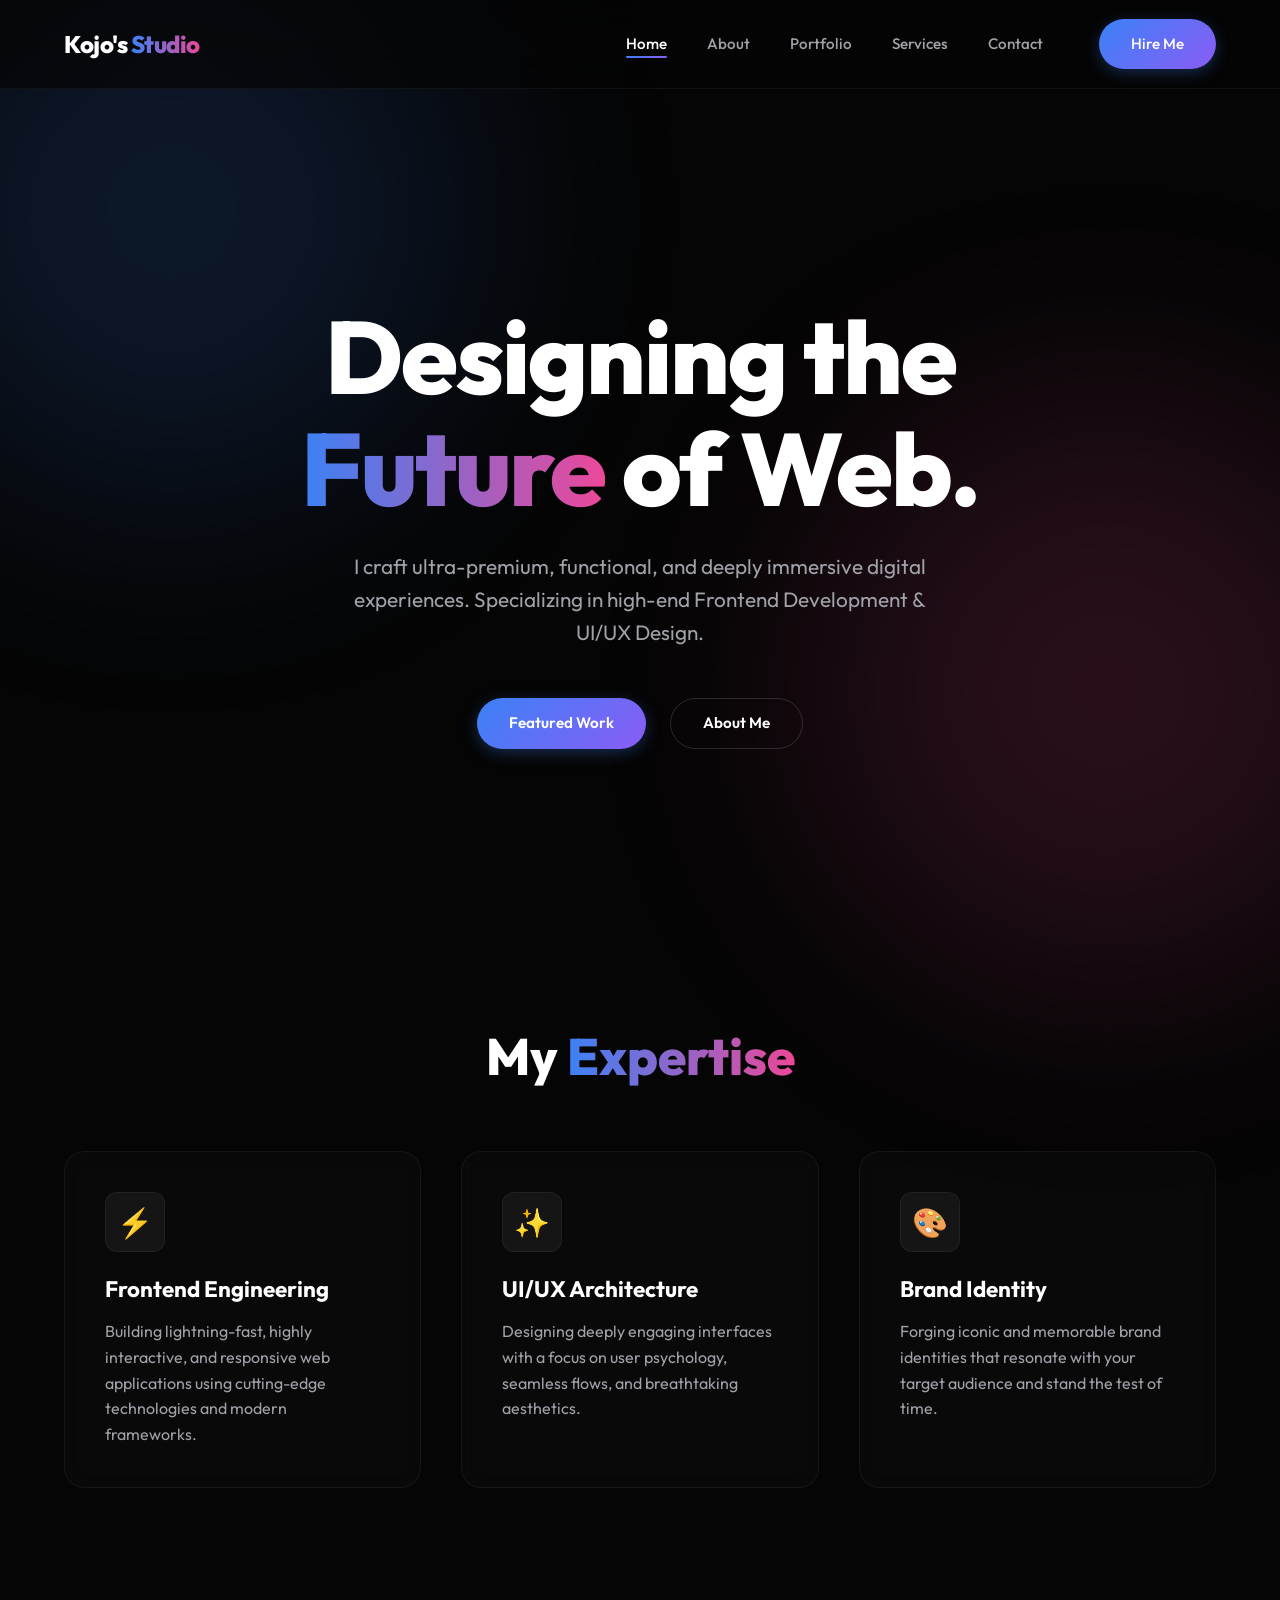
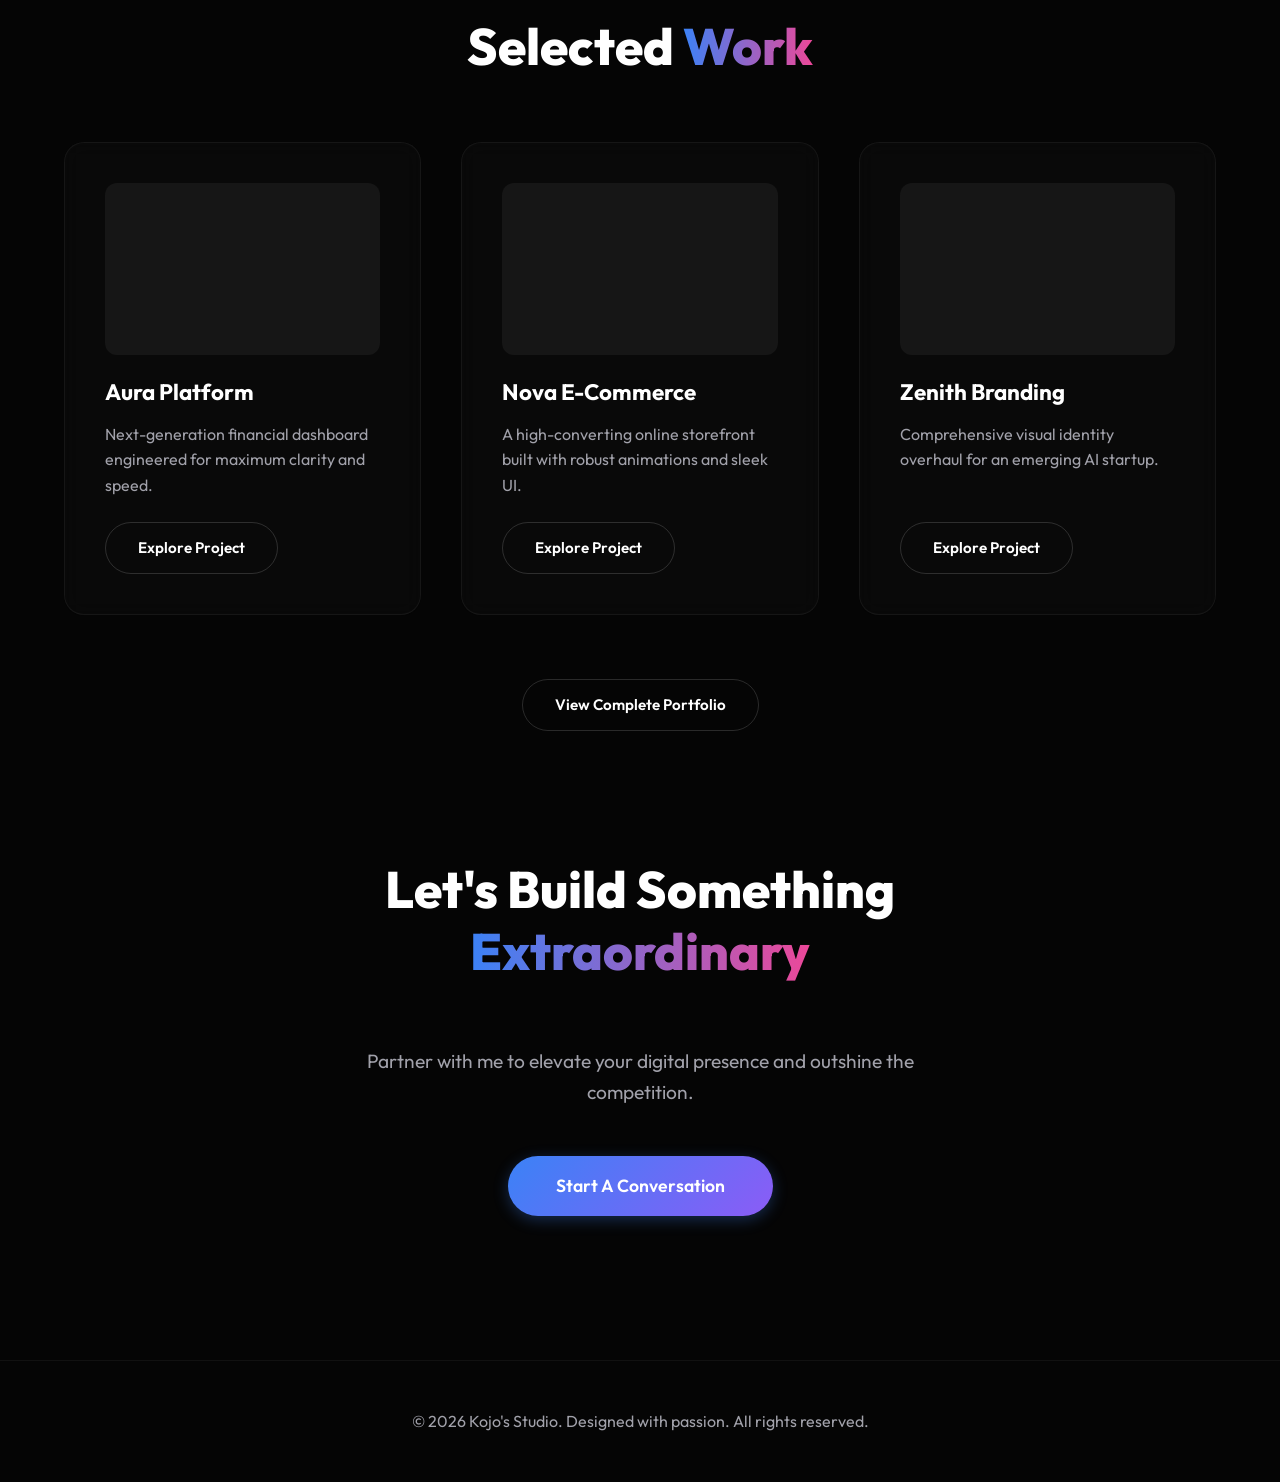
==== index.html @ b0a1ea1f "first commit" ====
<!DOCTYPE html>
<html lang="en">

<head>
    <meta charset="UTF-8">
    <meta name="viewport" content="width=device-width, initial-scale=1.0">
    <title>Kojo's Studio | Home</title>
    <link rel="stylesheet" href="style.css">
</head>

<body>
    <nav class="navbar">
        <a href="index.html" class="logo">Kojo's <span class="text-gradient">Studio</span></a>
        <ul class="nav-links">
            <li><a href="index.html" class="active-link">Home</a></li>
            <li><a href="about.html">About</a></li>
            <li><a href="portfolio.html">Portfolio</a></li>
            <li><a href="services.html">Services</a></li>
            <li><a href="contact.html">Contact</a></li>
            <li><a href="contact.html" class="btn btn-primary nav-btn-hire">Hire Me</a></li>
        </ul>
        <button class="hamburger" aria-label="Toggle Navigation">☰</button>
    </nav>

    <main>
        <section class="hero">
            <h1 class="fade-up">Designing the <br><span class="text-gradient">Future</span> of Web.</h1>
            <p class="fade-up delay-100">I craft ultra-premium, functional, and deeply immersive digital experiences.
                Specializing in high-end Frontend Development & UI/UX Design.</p>
            <div class="hero-btns fade-up delay-200">
                <a href="portfolio.html" class="btn btn-primary">Featured Work</a>
                <a href="about.html" class="btn btn-outline">About Me</a>
            </div>
        </section>

        <section>
            <h2 class="section-title fade-up">My <span>Expertise</span></h2>
            <div class="grid">
                <div class="card hover-card fade-up">
                    <div class="card-icon">⚡</div>
                    <h3>Frontend Engineering</h3>
                    <p>Building lightning-fast, highly interactive, and responsive web applications using cutting-edge
                        technologies and modern frameworks.</p>
                </div>
                <div class="card hover-card fade-up delay-100">
                    <div class="card-icon">✨</div>
                    <h3>UI/UX Architecture</h3>
                    <p>Designing deeply engaging interfaces with a focus on user psychology, seamless flows, and
                        breathtaking aesthetics.</p>
                </div>
                <div class="card hover-card fade-up delay-200">
                    <div class="card-icon">🎨</div>
                    <h3>Brand Identity</h3>
                    <p>Forging iconic and memorable brand identities that resonate with your target audience and stand
                        the test of time.</p>
                </div>
            </div>
        </section>

        <section>
            <h2 class="section-title fade-up">Selected <span>Work</span></h2>
            <div class="grid">
                <div class="card portfolio-card fade-up">
                    <div class="placeholder-img"></div>
                    <h3>Aura Platform</h3>
                    <p style="margin-bottom: 1.5rem;">Next-generation financial dashboard engineered for maximum clarity
                        and speed.</p>
                    <a href="portfolio.html" class="btn btn-outline"
                        style="align-self: flex-start; margin-top: auto;">Explore Project</a>
                </div>
                <div class="card portfolio-card fade-up delay-100">
                    <div class="placeholder-img"></div>
                    <h3>Nova E-Commerce</h3>
                    <p style="margin-bottom: 1.5rem;">A high-converting online storefront built with robust animations
                        and sleek UI.</p>
                    <a href="portfolio.html" class="btn btn-outline"
                        style="align-self: flex-start; margin-top: auto;">Explore Project</a>
                </div>
                <div class="card portfolio-card fade-up delay-200">
                    <div class="placeholder-img"></div>
                    <h3>Zenith Branding</h3>
                    <p style="margin-bottom: 1.5rem;">Comprehensive visual identity overhaul for an emerging AI startup.
                    </p>
                    <a href="portfolio.html" class="btn btn-outline"
                        style="align-self: flex-start; margin-top: auto;">Explore Project</a>
                </div>
            </div>
            <div style="text-align: center; margin-top: 4rem;" class="fade-up">
                <a href="portfolio.html" class="btn btn-outline">View Complete Portfolio</a>
            </div>
        </section>

        <section class="text-center">
            <h2 class="section-title fade-up">Let's Build Something <br><span>Extraordinary</span></h2>
            <p class="fade-up delay-100"
                style="margin-bottom: 3rem; color: var(--text-muted); font-size: 1.2rem; max-width: 600px; margin-left: auto; margin-right: auto;">
                Partner with me to elevate your digital presence and outshine the competition.</p>
            <div class="fade-up delay-200">
                <a href="contact.html" class="btn btn-primary" style="font-size: 1.1rem; padding: 1rem 3rem;">Start a
                    Conversation</a>
            </div>
        </section>
    </main>

    <footer>
        <p>&copy; 2026 Kojo's Studio. Designed with passion. All rights reserved.</p>
    </footer>

    <script src="script.js"></script>
</body>

</html>
---- style.css ----
@import url('https://fonts.googleapis.com/css2?family=Outfit:wght@300;400;500;600;700;800;900&display=swap');

:root {
  --bg-dark: #050505;
  --bg-card: rgba(255, 255, 255, 0.02);
  --border-light: rgba(255, 255, 255, 0.05);
  --border-hover: rgba(255, 255, 255, 0.15);
  --text-main: #ffffff;
  --text-muted: #a1a1aa;
  
  --accent-primary: #3b82f6; /* Blue */
  --accent-secondary: #8b5cf6; /* Purple */
  --accent-tertiary: #ec4899; /* Pink */
  
  --gradient-bg: linear-gradient(135deg, var(--accent-primary), var(--accent-secondary));
  --gradient-text: linear-gradient(to right, var(--accent-primary), var(--accent-tertiary));
  
  --shadow-glow: 0 0 20px rgba(139, 92, 246, 0.3);
}

* {
  margin: 0;
  padding: 0;
  box-sizing: border-box;
}

html, body {
  overflow-x: hidden;
  width: 100%;
  max-width: 100vw;
}

body {
  font-family: 'Outfit', sans-serif;
  background-color: var(--bg-dark);
  color: var(--text-main);
  line-height: 1.6;
  overflow-x: hidden;
  position: relative;
}

/* Background Animated Blobs */
body::before, body::after {
  content: '';
  position: fixed;
  width: 50vw;
  height: 50vw;
  min-width: 300px;
  min-height: 300px;
  max-width: 600px;
  max-height: 600px;
  border-radius: 50%;
  filter: blur(120px);
  z-index: -1;
  opacity: 0.15;
  animation: floatBlobs 20s infinite alternate linear;
}

body::before {
  background: var(--accent-primary);
  top: -10%;
  left: -10%;
}

body::after {
  background: var(--accent-tertiary);
  bottom: -10%;
  right: -10%;
  animation-delay: -10s;
}

@keyframes floatBlobs {
  0% { transform: translate(0, 0) scale(1); }
  50% { transform: translate(50px, 100px) scale(1.1); }
  100% { transform: translate(-50px, -50px) scale(0.9); }
}

a {
  text-decoration: none;
  color: inherit;
  transition: all 0.3s ease;
}

h1, h2, h3, h4, h5, h6 {
  font-weight: 700;
  line-height: 1.2;
  margin-bottom: 1rem;
}

.text-gradient {
  background: var(--gradient-text);
  -webkit-background-clip: text;
  background-clip: text;
  -webkit-text-fill-color: transparent;
  display: inline-block;
}

.about-hero-grid .placeholder-img {
  aspect-ratio: 3 / 5;
  background: rgba(255, 255, 255, 0.02);
  width: 70%; /* Reduced from 90% */
  margin-left: auto;
  margin-right: auto;
  padding: 3rem 2rem 2rem 2rem; /* Padding at top to 'push' content down */
}

.image-1 {
  object-fit: contain;
  filter: grayscale(0.2);
}

.placeholder-img:hover .image-1 {
  filter: grayscale(0);
}

.section-title {
  text-align: center;
  font-size: clamp(2rem, 4vw, 3.5rem);
  margin-bottom: 4rem;
  font-weight: 800;
}
.section-title span {
  background: var(--gradient-text);
  -webkit-background-clip: text;
  background-clip: text;
  -webkit-text-fill-color: transparent;
}
.text-center { text-align: center; }

/* Navbar (Glassmorphism) */
.navbar {
  position: fixed;
  top: 0;
  width: 100%;
  padding: 1.2rem 5%;
  display: flex;
  justify-content: space-between;
  align-items: center;
  z-index: 1000;
  background: rgba(5, 5, 5, 0.7);
  backdrop-filter: blur(20px);
  -webkit-backdrop-filter: blur(20px);
  border-bottom: 1px solid var(--border-light);
  transition: all 0.3s ease;
}

.logo {
  font-size: 1.5rem;
  font-weight: 800;
  letter-spacing: -0.5px;
  position: relative;
}

.nav-links {
  display: flex;
  list-style: none;
  gap: 2.5rem;
  align-items: center;
}
.nav-btn-hire {
  margin-left: 1rem;
}

.nav-links a {
  font-size: 0.95rem;
  font-weight: 500;
  color: var(--text-muted);
  position: relative;
}

.nav-links a:hover, .nav-links a.active-link {
  color: var(--text-main);
}

.nav-links a::after {
  content: '';
  position: absolute;
  bottom: -5px;
  left: 0;
  width: 0%;
  height: 2px;
  background: var(--gradient-bg);
  transition: width 0.3s ease;
  border-radius: 2px;
}

.nav-links a:hover::after, .nav-links a.active-link::after {
  width: 100%;
}

/* Buttons */
.btn {
  padding: 0.8rem 2rem;
  border-radius: 50px;
  font-weight: 600;
  font-size: 0.95rem;
  cursor: pointer;
  display: inline-flex;
  align-items: center;
  justify-content: center;
  transition: all 0.3s ease;
  border: none;
  text-transform: capitalize;
}

.btn-primary {
  background: var(--gradient-bg);
  color: #fff !important;
  box-shadow: 0 4px 15px rgba(59, 130, 246, 0.3);
}

.btn-primary:hover {
  transform: translateY(-3px);
  box-shadow: 0 8px 25px rgba(59, 130, 246, 0.5);
}

.btn-outline {
  background: transparent;
  color: var(--text-main) !important;
  border: 1px solid var(--border-hover);
  position: relative;
  overflow: hidden;
  z-index: 1;
}

.btn-outline::before {
  content: '';
  position: absolute;
  top: 0; left: 0; width: 100%; height: 100%;
  background: var(--border-hover);
  z-index: -1;
  transform: scaleX(0);
  transform-origin: right;
  transition: transform 0.4s ease;
}

.btn-outline:hover::before {
  transform: scaleX(1);
  transform-origin: left;
}

.btn-outline:hover {
  border-color: rgba(255,255,255,0.3);
}

.hamburger {
  display: none;
  background: none;
  border: none;
  color: var(--text-main);
  font-size: 1.5rem;
  cursor: pointer;
}

/* Sections & Layout */
main {
  padding-top: 120px;
}

section {
  padding: 4rem 5%;
  position: relative;
}

.hero {
  min-height: calc(100vh - 90px);
  display: flex;
  flex-direction: column;
  justify-content: center;
  align-items: center;
  text-align: center;
  padding-top: 0;
  margin-top: 2rem;
}

.hero h1 {
  font-size: clamp(2.5rem, 8vw, 6.5rem);
  letter-spacing: -2px;
  word-wrap: break-word;
  margin-bottom: 1.5rem;
  font-weight: 800;
  line-height: 1.1;
}

.hero p {
  font-size: clamp(1.1rem, 2vw, 1.3rem);
  color: var(--text-muted);
  max-width: 600px;
  margin: 0 auto 3rem auto;
}

.hero-btns {
  display: flex;
  gap: 1.5rem;
  justify-content: center;
  flex-wrap: wrap;
}

/* Grid & Cards (Glassmorphism) */
.grid {
  display: grid;
  grid-template-columns: repeat(auto-fit, minmax(min(100%, 300px), 1fr));
  gap: 2.5rem;
}

/* Specific Layout Grids */
.contact-grid, .about-hero-grid, .skills-grid, .form-row {
  display: grid;
  gap: 2.5rem;
}

@media (min-width: 992px) {
  .contact-grid { grid-template-columns: 1fr 1.8fr; gap: 4rem; }
  .about-hero-grid { grid-template-columns: 1fr 1fr; align-items: center; gap: 4rem; }
  .skills-grid { grid-template-columns: 1fr 1fr; gap: 4rem; }
  .form-row { grid-template-columns: 1fr 1fr; gap: 1.5rem; }
}

@media (max-width: 991px) {
  .contact-grid, .about-hero-grid, .skills-grid {
    grid-template-columns: minmax(0, 1fr);
    gap: 2.5rem;
  }
  .form-row {
    grid-template-columns: minmax(0, 1fr);
    gap: 1.5rem;
  }
  .card, .form-container {
    padding: 2rem;
  }
}

.card {
  background: var(--bg-card);
  border: 1px solid var(--border-light);
  border-radius: 20px;
  padding: 2.5rem;
  backdrop-filter: blur(10px);
  -webkit-backdrop-filter: blur(10px);
  transition: all 0.4s ease;
  position: relative;
  overflow: hidden;
  display: flex;
  flex-direction: column;
  width: 100%;
  max-width: 100%;
}

.card::before {
  content: '';
  position: absolute;
  top: 0; left: 0; width: 100%; height: 100%;
  background: radial-gradient(600px circle at var(--mouse-x, 50%) var(--mouse-y, 50%), rgba(255,255,255,0.06), transparent 40%);
  opacity: 0;
  transition: opacity 0.5s;
  z-index: 1;
  pointer-events: none;
}

.card:hover::before {
  opacity: 1;
}

.card:hover {
  transform: translateY(-10px);
  border-color: var(--border-hover);
  box-shadow: 0 20px 40px rgba(0,0,0,0.4);
}

.card-icon {
  width: 60px;
  height: 60px;
  border-radius: 12px;
  background: rgba(255,255,255,0.05);
  display: flex;
  align-items: center;
  justify-content: center;
  font-size: 1.8rem;
  margin-bottom: 1.5rem;
  border: 1px solid var(--border-light);
  color: var(--accent-primary);
}

.card h3 {
  font-size: 1.4rem;
  margin-bottom: 1rem;
}

.card p {
  color: var(--text-muted);
  font-size: 1rem;
}

/* Placeholder Image (Modernized) */
.placeholder-img {
  width: 100%;
  aspect-ratio: 16/10;
  background: rgba(255,255,255,0.05);
  border-radius: 12px;
  margin-bottom: 1.5rem;
  display: flex;
  align-items: center;
  justify-content: center;
  position: relative;
  overflow: hidden;
}

.placeholder-img img {
  width: 100%;
  height: 100%;
  object-fit: cover;
  transition: transform 0.6s cubic-bezier(0.16, 1, 0.3, 1), filter 0.6s ease;
}

.placeholder-img::after {
  content: '';
  position: absolute;
  top: 0; left: -100%; width: 50%; height: 100%;
  background: linear-gradient(to right, transparent, rgba(255,255,255,0.05), transparent);
  transform: skewX(-20deg);
  animation: shine 3s infinite;
  pointer-events: none;
}

.placeholder-img:hover img {
  transform: scale(1.08);
}

@keyframes shine {
  0% { left: -100%; }
  20% { left: 200%; }
  100% { left: 200%; }
}

/* Interactive Image Hover */
.portfolio-card .placeholder-img {
  transition: transform 0.5s ease;
}
.portfolio-card:hover .placeholder-img {
  transform: scale(1.05);
}

/* Filters */
.filters {
  display: flex;
  justify-content: center;
  gap: 1rem;
  margin-bottom: 4rem;
  flex-wrap: wrap;
}

.filter-btn {
  background: rgba(255,255,255,0.03);
  color: var(--text-muted);
  border: 1px solid var(--border-light);
  padding: 0.6rem 1.8rem;
  border-radius: 50px;
  cursor: pointer;
  transition: all 0.3s ease;
  font-family: inherit;
  font-weight: 500;
}

.filter-btn:hover, .filter-btn.active {
  background: #fff;
  color: #000;
  border-color: #fff;
}

/* Skills Progress */
.skill-item {
  margin-bottom: 2rem;
}
.skill-header {
  display: flex;
  justify-content: space-between;
  margin-bottom: 0.8rem;
  font-weight: 500;
}
.progress-bg {
  width: 100%;
  height: 6px;
  background: rgba(255,255,255,0.1);
  border-radius: 10px;
  overflow: hidden;
}
.progress-fill {
  height: 100%;
  background: var(--gradient-text);
  border-radius: 10px;
  width: 0;
  transition: width 1.5s cubic-bezier(0.1, 0.5, 0.1, 1);
}

/* Forms (Premium Look) */
.form-container {
  background: var(--bg-card);
  border: 1px solid var(--border-light);
  border-radius: 20px;
  padding: 3rem;
  backdrop-filter: blur(10px);
  width: 100%;
  max-width: 100%;
  overflow: hidden;
}
.form-group {
  margin-bottom: 1.8rem;
}
.form-group label {
  display: block;
  margin-bottom: 0.8rem;
  font-weight: 500;
  font-size: 0.95rem;
  color: var(--text-muted);
}
.form-control {
  width: 100%;
  min-width: 0;
  max-width: 100%;
  padding: 1.2rem;
  background: rgba(0,0,0,0.2);
  border: 1px solid var(--border-light);
  color: var(--text-main);
  border-radius: 12px;
  font-family: inherit;
  font-size: 1rem;
  transition: all 0.3s ease;
}
.form-control:focus {
  outline: none;
  border-color: var(--accent-secondary);
  box-shadow: 0 0 0 4px rgba(139, 92, 246, 0.1);
  background: rgba(0,0,0,0.4);
}
textarea.form-control {
  resize: vertical;
  min-height: 160px;
}

select.form-control {
  appearance: none;
  background-image: url("data:image/svg+xml;charset=UTF-8,%3csvg xmlns='http://www.w3.org/2000/svg' viewBox='0 0 24 24' fill='none' stroke='white' stroke-width='2' stroke-linecap='round' stroke-linejoin='round'%3e%3cpolyline points='6 9 12 15 18 9'%3e%3c/polyline%3e%3c/svg%3e");
  background-repeat: no-repeat;
  background-position: right 1rem center;
  background-size: 1em;
}
select.form-control option {
  background: var(--bg-dark);
  color: var(--text-main);
}

.error-msg {
  color: #fb7185;
  font-size: 0.85rem;
  margin-top: 0.5rem;
  display: none;
  font-weight: 500;
}

/* Tools pills */
.tools-grid {
  display: flex;
  flex-wrap: wrap;
  justify-content: center;
  gap: 1.2rem;
  margin-top: 3rem;
}
.tool-pill {
  padding: 1rem 2rem;
  border-radius: 50px;
  background: var(--bg-card);
  border: 1px solid var(--border-light);
  backdrop-filter: blur(5px);
  transition: all 0.3s ease;
  font-weight: 500;
}
.tool-pill:hover {
  background: rgba(255,255,255,0.1);
  transform: translateY(-5px);
  border-color: rgba(255,255,255,0.3);
}

/* Footer */
footer {
  text-align: center;
  padding: 3rem 5%;
  border-top: 1px solid var(--border-light);
  margin-top: 5rem;
  color: var(--text-muted);
}
.social-links {
  display: flex;
  gap: 1rem;
  justify-content: center;
  margin-bottom: 2rem;
}
.social-links a {
  width: 45px;
  height: 45px;
  border-radius: 50%;
  background: var(--bg-card);
  border: 1px solid var(--border-light);
  display: flex;
  align-items: center;
  justify-content: center;
  transition: all 0.3s;
}
.social-links a:hover {
  background: var(--text-main);
  color: var(--bg-dark);
}

/* Responsive */
@media (max-width: 768px) {
  .card, .form-container {
    padding: 1.5rem !important;
  }
  .hero-btns {
    width: 100%;
    flex-direction: column;
  }
  .hero-btns .btn {
    width: 100%;
    text-align: center;
  }
  .nav-links {
    position: fixed;
    top: 0;
    right: -100%;
    height: 100vh;
    width: 100%;
    background: rgba(5,5,5,0.95);
    backdrop-filter: blur(20px);
    flex-direction: column;
    justify-content: center;
    transition: 0.4s ease-in-out;
  }
  .nav-links.active {
    right: 0;
  }
  .nav-links a {
    font-size: 1.5rem;
  }
  .nav-btn-hire {
    margin-left: 0 !important;
    margin-top: 1.5rem;
  }
  .hamburger {
    display: block;
    position: relative;
    z-index: 1001;
  }
  .section-title {
    font-size: 2.5rem;
  }
  section {
    padding: 5rem 5%;
  }
}

/* Animations */
.fade-up {
  opacity: 0;
  transform: translateY(40px);
  transition: opacity 0.8s cubic-bezier(0.1, 0.5, 0.1, 1), transform 0.8s cubic-bezier(0.1, 0.5, 0.1, 1);
}
.fade-up.appear {
  opacity: 1;
  transform: translateY(0);
}

/* Staggered Delay Utilities */
.delay-100 { transition-delay: 100ms; }
.delay-200 { transition-delay: 200ms; }
.delay-300 { transition-delay: 300ms; }
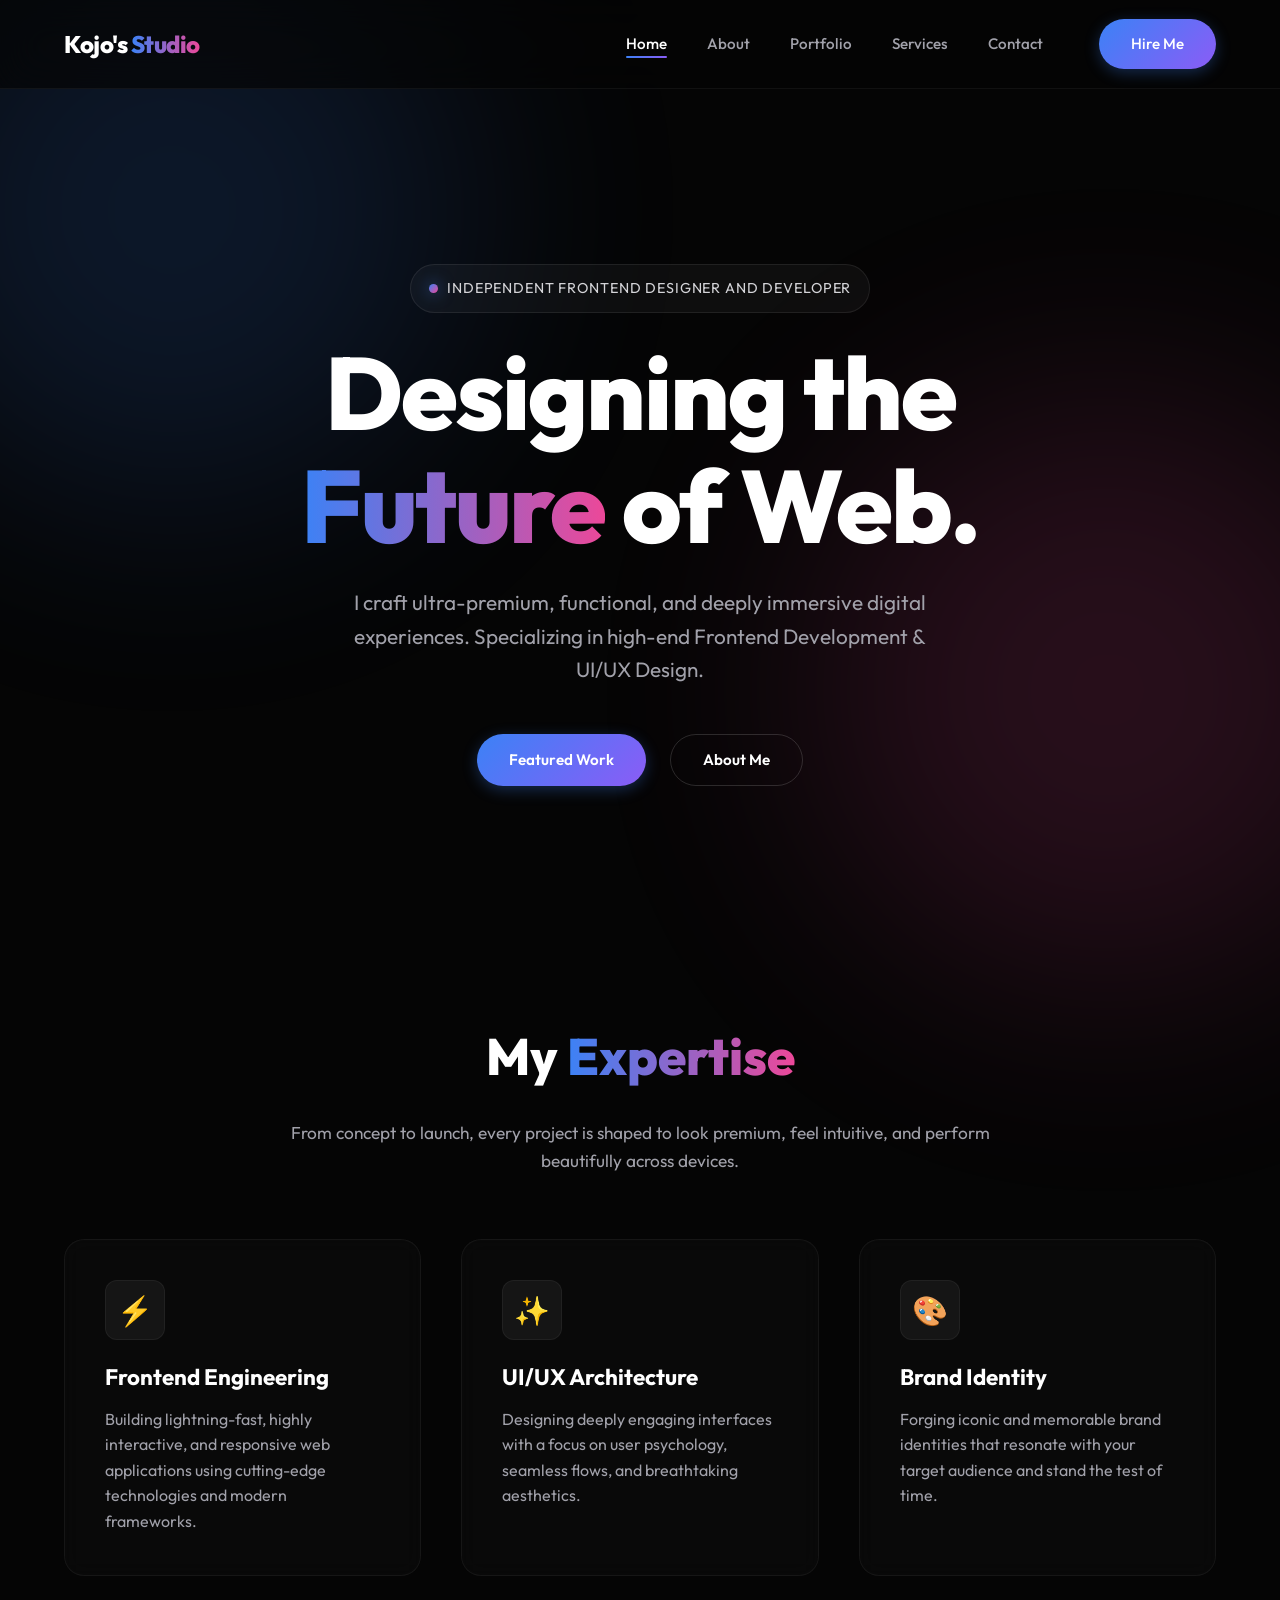
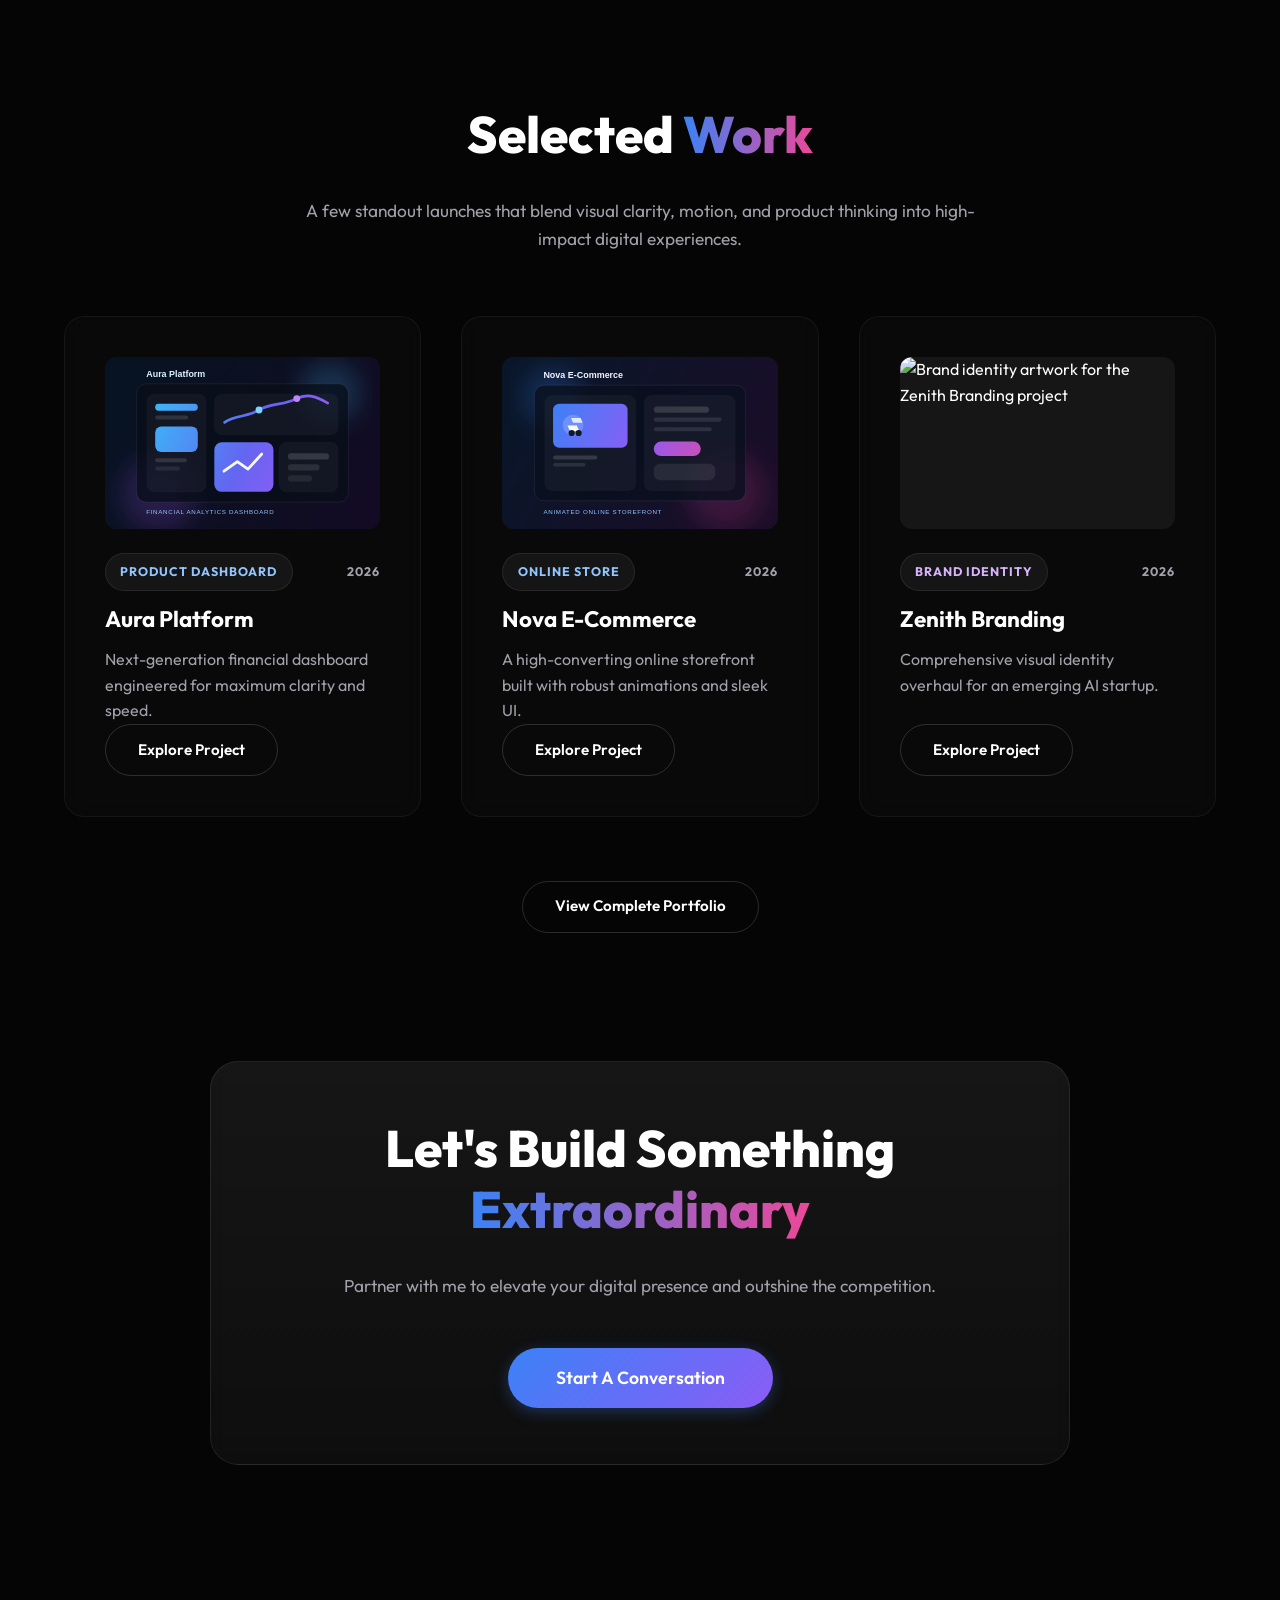
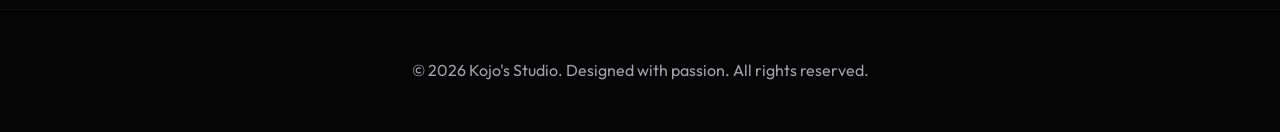
==== commit f39d4037: "second commit" ====
--- a/index.html
+++ b/index.html
@@ -19,37 +19,44 @@
             <li><a href="contact.html">Contact</a></li>
             <li><a href="contact.html" class="btn btn-primary nav-btn-hire">Hire Me</a></li>
         </ul>
-        <button class="hamburger" aria-label="Toggle Navigation">☰</button>
+        <button class="hamburger" aria-label="Toggle Navigation" aria-expanded="false">&#9776;</button>
     </nav>
 
     <main>
         <section class="hero">
+            <span class="hero-kicker fade-up">Independent Frontend Designer and Developer</span>
             <h1 class="fade-up">Designing the <br><span class="text-gradient">Future</span> of Web.</h1>
-            <p class="fade-up delay-100">I craft ultra-premium, functional, and deeply immersive digital experiences.
+            <p class="fade-up delay-100 hero-lead">I craft ultra-premium, functional, and deeply immersive digital experiences.
                 Specializing in high-end Frontend Development & UI/UX Design.</p>
             <div class="hero-btns fade-up delay-200">
                 <a href="portfolio.html" class="btn btn-primary">Featured Work</a>
                 <a href="about.html" class="btn btn-outline">About Me</a>
             </div>
+            <!-- <div class="hero-highlights fade-up delay-300">
+                <span class="hero-pill">Conversion-focused builds</span>
+                <span class="hero-pill">Brand-driven interfaces</span>
+                <span class="hero-pill">Fast responsive delivery</span>
+            </div> -->
         </section>
 
         <section>
             <h2 class="section-title fade-up">My <span>Expertise</span></h2>
+            <p class="section-intro fade-up delay-100">From concept to launch, every project is shaped to look premium, feel intuitive, and perform beautifully across devices.</p>
             <div class="grid">
                 <div class="card hover-card fade-up">
-                    <div class="card-icon">⚡</div>
+                    <div class="card-icon">&#9889;</div>
                     <h3>Frontend Engineering</h3>
                     <p>Building lightning-fast, highly interactive, and responsive web applications using cutting-edge
                         technologies and modern frameworks.</p>
                 </div>
                 <div class="card hover-card fade-up delay-100">
-                    <div class="card-icon">✨</div>
+                    <div class="card-icon">&#10024;</div>
                     <h3>UI/UX Architecture</h3>
                     <p>Designing deeply engaging interfaces with a focus on user psychology, seamless flows, and
                         breathtaking aesthetics.</p>
                 </div>
                 <div class="card hover-card fade-up delay-200">
-                    <div class="card-icon">🎨</div>
+                    <div class="card-icon">&#127912;</div>
                     <h3>Brand Identity</h3>
                     <p>Forging iconic and memorable brand identities that resonate with your target audience and stand
                         the test of time.</p>
@@ -59,30 +66,54 @@
 
         <section>
             <h2 class="section-title fade-up">Selected <span>Work</span></h2>
+            <p class="section-intro fade-up delay-100">A few standout launches that blend visual clarity, motion, and product thinking into high-impact digital experiences.</p>
             <div class="grid">
                 <div class="card portfolio-card fade-up">
-                    <div class="placeholder-img"></div>
+                    <div class="placeholder-img">
+                        <img src="Images/aura-platform.svg" alt="Financial dashboard artwork for the Aura Platform project" loading="lazy">
+                    </div>
+                    <div class="project-meta">
+                        <span class="project-type project-type-web">Product Dashboard</span>
+                        <span class="project-year">2026</span>
+                    </div>
                     <h3>Aura Platform</h3>
-                    <p style="margin-bottom: 1.5rem;">Next-generation financial dashboard engineered for maximum clarity
-                        and speed.</p>
-                    <a href="portfolio.html" class="btn btn-outline"
-                        style="align-self: flex-start; margin-top: auto;">Explore Project</a>
+                    <p class="project-summary">Next-generation financial dashboard engineered for maximum clarity and speed.</p>
+                    <!-- <div class="project-tags">
+                        <span class="project-tag">Analytics</span>
+                        <span class="project-tag">Dashboard UI</span>
+                        <span class="project-tag">Responsive</span>
+                    </div> -->
+                    <div class="card-action-row">
+                        <a href="portfolio.html#real-estate-dashboard" class="btn btn-outline">Explore Project</a>
+                    </div>
                 </div>
                 <div class="card portfolio-card fade-up delay-100">
-                    <div class="placeholder-img"></div>
+                    <div class="placeholder-img">
+                        <img src="Images/nova-ecommerce.svg" alt="Storefront artwork for the Nova E-Commerce project" loading="lazy">
+                    </div>
+                    <div class="project-meta">
+                        <span class="project-type project-type-web">Online Store</span>
+                        <span class="project-year">2026</span>
+                    </div>
                     <h3>Nova E-Commerce</h3>
-                    <p style="margin-bottom: 1.5rem;">A high-converting online storefront built with robust animations
-                        and sleek UI.</p>
-                    <a href="portfolio.html" class="btn btn-outline"
-                        style="align-self: flex-start; margin-top: auto;">Explore Project</a>
+                    <p class="project-summary">A high-converting online storefront built with robust animations and sleek UI.</p>
+                    <div class="card-action-row">
+                        <a href="portfolio.html#nexus-ecommerce" class="btn btn-outline">Explore Project</a>
+                    </div>
                 </div>
                 <div class="card portfolio-card fade-up delay-200">
-                    <div class="placeholder-img"></div>
+                    <div class="placeholder-img">
+                        <img src="Images/zenith-branding.svg" alt="Brand identity artwork for the Zenith Branding project" loading="lazy">
+                    </div>
+                    <div class="project-meta">
+                        <span class="project-type project-type-design">Brand Identity</span>
+                        <span class="project-year">2026</span>
+                    </div>
                     <h3>Zenith Branding</h3>
-                    <p style="margin-bottom: 1.5rem;">Comprehensive visual identity overhaul for an emerging AI startup.
-                    </p>
-                    <a href="portfolio.html" class="btn btn-outline"
-                        style="align-self: flex-start; margin-top: auto;">Explore Project</a>
+                    <p class="project-summary">Comprehensive visual identity overhaul for an emerging AI startup.</p>
+                    <div class="card-action-row">
+                        <a href="portfolio.html#cafe-moca-rebrand" class="btn btn-outline">Explore Project</a>
+                    </div>
                 </div>
             </div>
             <div style="text-align: center; margin-top: 4rem;" class="fade-up">
@@ -91,13 +122,10 @@
         </section>
 
         <section class="text-center">
-            <h2 class="section-title fade-up">Let's Build Something <br><span>Extraordinary</span></h2>
-            <p class="fade-up delay-100"
-                style="margin-bottom: 3rem; color: var(--text-muted); font-size: 1.2rem; max-width: 600px; margin-left: auto; margin-right: auto;">
-                Partner with me to elevate your digital presence and outshine the competition.</p>
-            <div class="fade-up delay-200">
-                <a href="contact.html" class="btn btn-primary" style="font-size: 1.1rem; padding: 1rem 3rem;">Start a
-                    Conversation</a>
+            <div class="cta-panel fade-up">
+                <h2 class="section-title">Let's Build Something <br><span>Extraordinary</span></h2>
+                <p class="section-intro" style="margin-bottom: 3rem;">Partner with me to elevate your digital presence and outshine the competition.</p>
+                <a href="contact.html" class="btn btn-primary" style="font-size: 1.1rem; padding: 1rem 3rem;">Start a Conversation</a>
             </div>
         </section>
     </main>
@@ -109,4 +137,4 @@
     <script src="script.js"></script>
 </body>
 
-</html>+</html>
--- a/style.css
+++ b/style.css
@@ -125,6 +125,13 @@
   background-clip: text;
   -webkit-text-fill-color: transparent;
 }
+.section-intro {
+  max-width: 720px;
+  margin: -2rem auto 4rem;
+  text-align: center;
+  color: var(--text-muted);
+  font-size: 1.08rem;
+}
 .text-center { text-align: center; }
 
 /* Navbar (Glassmorphism) */
@@ -289,11 +296,56 @@
   margin: 0 auto 3rem auto;
 }
 
+.hero-kicker {
+  display: inline-flex;
+  align-items: center;
+  gap: 0.6rem;
+  padding: 0.75rem 1.1rem;
+  border-radius: 999px;
+  border: 1px solid rgba(255,255,255,0.08);
+  background: rgba(255,255,255,0.04);
+  color: #d4d4d8;
+  font-size: 0.9rem;
+  letter-spacing: 0.06em;
+  text-transform: uppercase;
+  margin-bottom: 1.5rem;
+}
+
+.hero-kicker::before {
+  content: '';
+  width: 0.55rem;
+  height: 0.55rem;
+  border-radius: 50%;
+  background: linear-gradient(135deg, var(--accent-primary), var(--accent-tertiary));
+  box-shadow: 0 0 16px rgba(59, 130, 246, 0.7);
+}
+
+.hero-lead {
+  max-width: 700px;
+}
+
 .hero-btns {
   display: flex;
   gap: 1.5rem;
   justify-content: center;
   flex-wrap: wrap;
+}
+
+.hero-highlights {
+  margin-top: 2rem;
+  display: flex;
+  flex-wrap: wrap;
+  justify-content: center;
+  gap: 0.9rem;
+}
+
+.hero-pill {
+  padding: 0.85rem 1.15rem;
+  border-radius: 999px;
+  background: rgba(255,255,255,0.04);
+  border: 1px solid rgba(255,255,255,0.08);
+  color: #e4e4e7;
+  font-size: 0.92rem;
 }
 
 /* Grid & Cards (Glassmorphism) */
@@ -391,6 +443,82 @@
   font-size: 1rem;
 }
 
+.project-meta {
+  display: flex;
+  align-items: center;
+  justify-content: space-between;
+  gap: 1rem;
+  margin-bottom: 0.9rem;
+}
+
+.project-type,
+.project-year {
+  display: inline-flex;
+  align-items: center;
+  border-radius: 999px;
+  font-size: 0.78rem;
+  font-weight: 700;
+  letter-spacing: 0.08em;
+  text-transform: uppercase;
+}
+
+.project-type {
+  padding: 0.5rem 0.9rem;
+  background: rgba(255,255,255,0.05);
+  border: 1px solid rgba(255,255,255,0.08);
+}
+
+.project-type-web {
+  color: #93c5fd;
+}
+
+.project-type-design {
+  color: #d8b4fe;
+}
+
+.project-year {
+  color: var(--text-muted);
+}
+
+/* .project-summary {
+  margin-bottom: 1.5rem;
+} */
+
+.project-tags {
+  display: flex;
+  flex-wrap: wrap;
+  gap: 0.7rem;
+  margin-bottom: 1.5rem;
+}
+
+.project-tag {
+  padding: 0.55rem 0.85rem;
+  border-radius: 999px;
+  background: rgba(255,255,255,0.05);
+  border: 1px solid rgba(255,255,255,0.08);
+  color: #e4e4e7;
+  font-size: 0.82rem;
+  font-weight: 500;
+}
+
+.card-action-row {
+  display: flex;
+  align-items: center;
+  justify-content: space-between;
+  gap: 1rem;
+  margin-top: auto;
+}
+
+.card-link {
+  color: #f4f4f5;
+  font-weight: 600;
+  font-size: 0.95rem;
+}
+
+.card-link:hover {
+  color: #93c5fd;
+}
+
 /* Placeholder Image (Modernized) */
 .placeholder-img {
   width: 100%;
@@ -438,6 +566,11 @@
 }
 .portfolio-card:hover .placeholder-img {
   transform: scale(1.05);
+}
+
+.portfolio-item h3,
+.portfolio-card h3 {
+  margin-bottom: 0.9rem;
 }
 
 /* Filters */
@@ -502,6 +635,36 @@
   width: 100%;
   max-width: 100%;
   overflow: hidden;
+}
+
+.contact-card {
+  margin-bottom: 1.3rem;
+  padding: 1.5rem;
+  background: var(--bg-card);
+  border: 1px solid var(--border-light);
+  border-radius: 16px;
+  transition: transform 0.3s ease, border-color 0.3s ease, background 0.3s ease;
+}
+
+.contact-card:hover {
+  transform: translateY(-4px);
+  border-color: var(--border-hover);
+  background: rgba(255,255,255,0.04);
+}
+
+.contact-card-label {
+  display: block;
+  font-weight: 700;
+  margin-bottom: 0.5rem;
+  font-size: 0.9rem;
+  text-transform: uppercase;
+  letter-spacing: 0.08em;
+}
+
+.contact-card-value {
+  font-size: 1.12rem;
+  font-weight: 500;
+  line-height: 1.7;
 }
 .form-group {
   margin-bottom: 1.8rem;
@@ -580,6 +743,35 @@
   border-color: rgba(255,255,255,0.3);
 }
 
+.availability-pill {
+  display: inline-flex;
+  margin-bottom: 1.2rem;
+  padding: 0.75rem 1rem;
+  border-radius: 999px;
+  background: rgba(255,255,255,0.05);
+  border: 1px solid rgba(255,255,255,0.08);
+  color: #e4e4e7;
+  font-size: 0.9rem;
+  font-weight: 600;
+}
+
+.profile-frame {
+  border: 1px solid rgba(255,255,255,0.08);
+  box-shadow: 0 20px 40px rgba(0,0,0,0.25);
+}
+
+.cta-panel {
+  max-width: 860px;
+  margin: 0 auto;
+  padding: 3.5rem 2rem;
+  border-radius: 28px;
+  background:
+    linear-gradient(180deg, rgba(255,255,255,0.05), rgba(255,255,255,0.02)),
+    rgba(255,255,255,0.02);
+  border: 1px solid rgba(255,255,255,0.08);
+  backdrop-filter: blur(10px);
+}
+
 /* Footer */
 footer {
   text-align: center;
@@ -615,11 +807,26 @@
   .card, .form-container {
     padding: 1.5rem !important;
   }
+  .hero-highlights {
+    width: 100%;
+  }
+  .hero-pill {
+    width: 100%;
+  }
   .hero-btns {
     width: 100%;
     flex-direction: column;
   }
   .hero-btns .btn {
+    width: 100%;
+    text-align: center;
+  }
+  .card-action-row {
+    flex-direction: column;
+    align-items: stretch;
+  }
+  .card-action-row .btn,
+  .card-link {
     width: 100%;
     text-align: center;
   }
@@ -653,6 +860,9 @@
   .section-title {
     font-size: 2.5rem;
   }
+  .section-intro {
+    margin-top: -1.5rem;
+  }
   section {
     padding: 5rem 5%;
   }
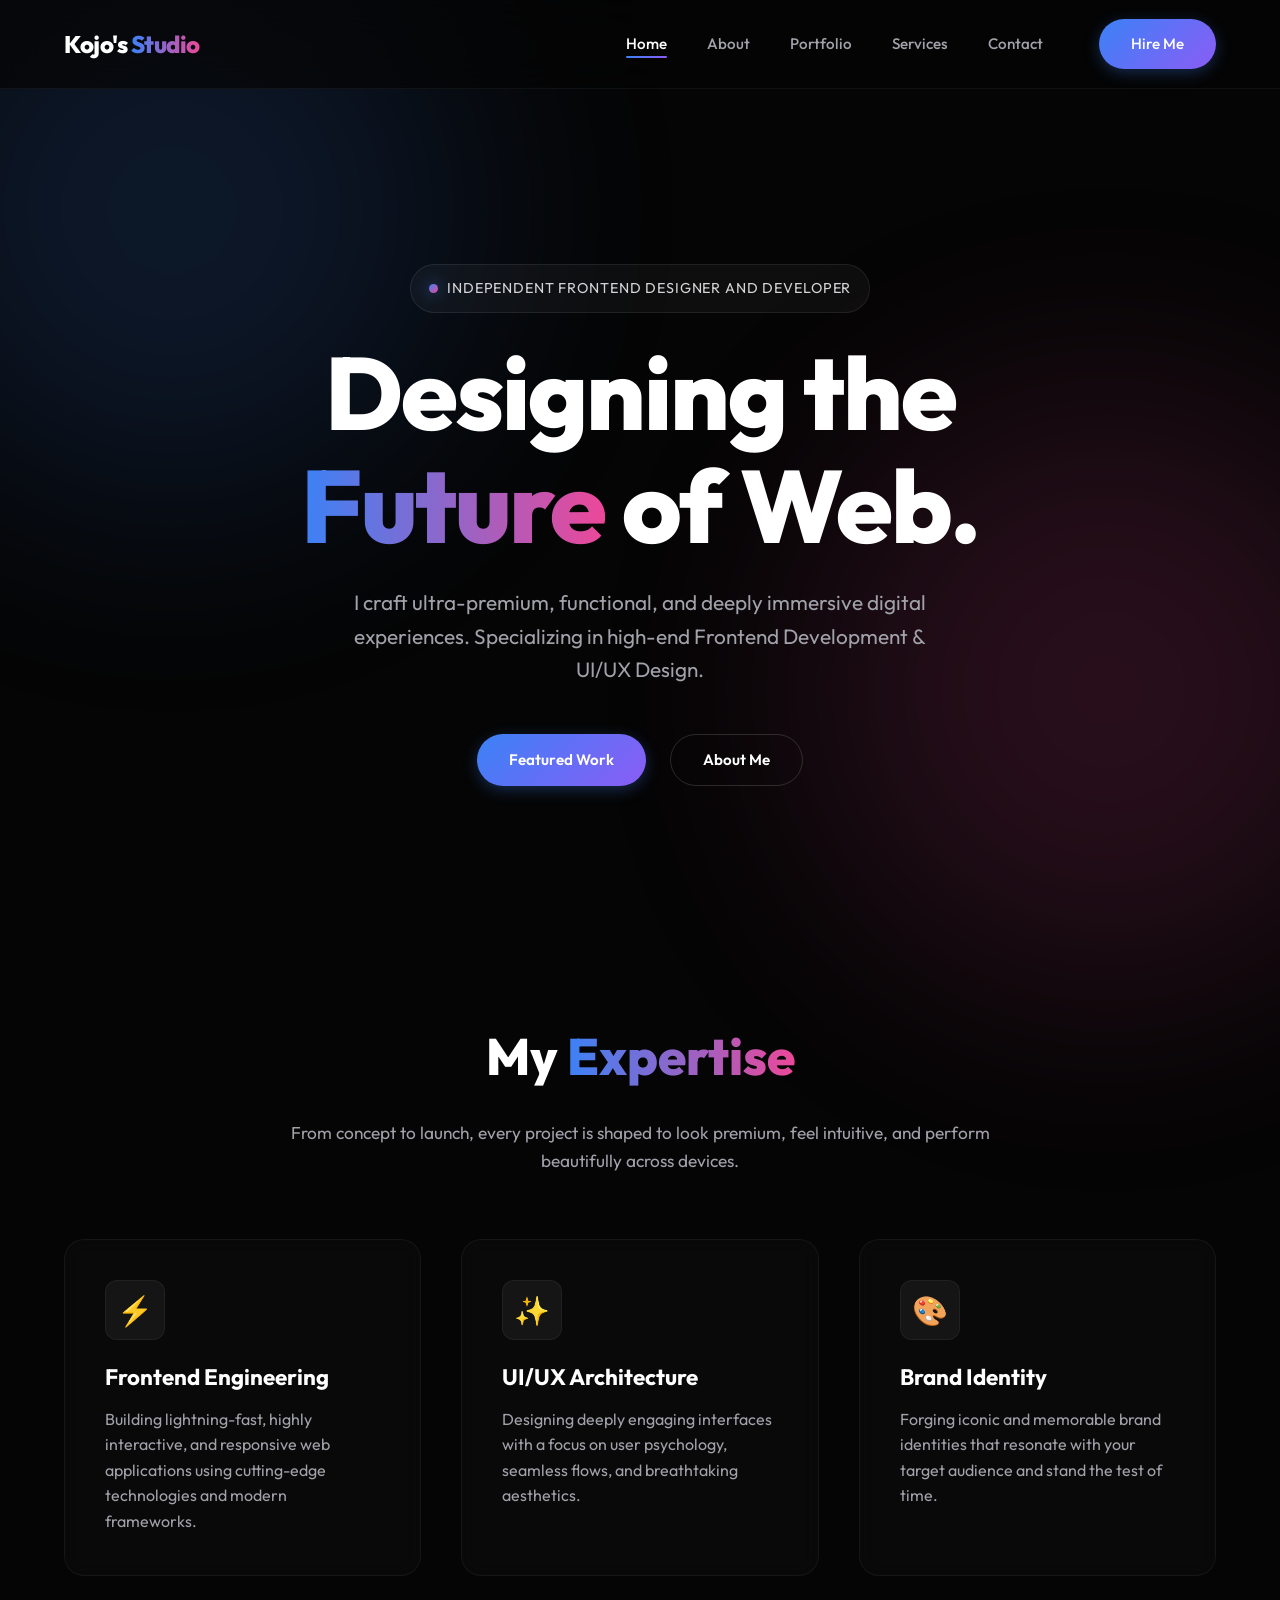
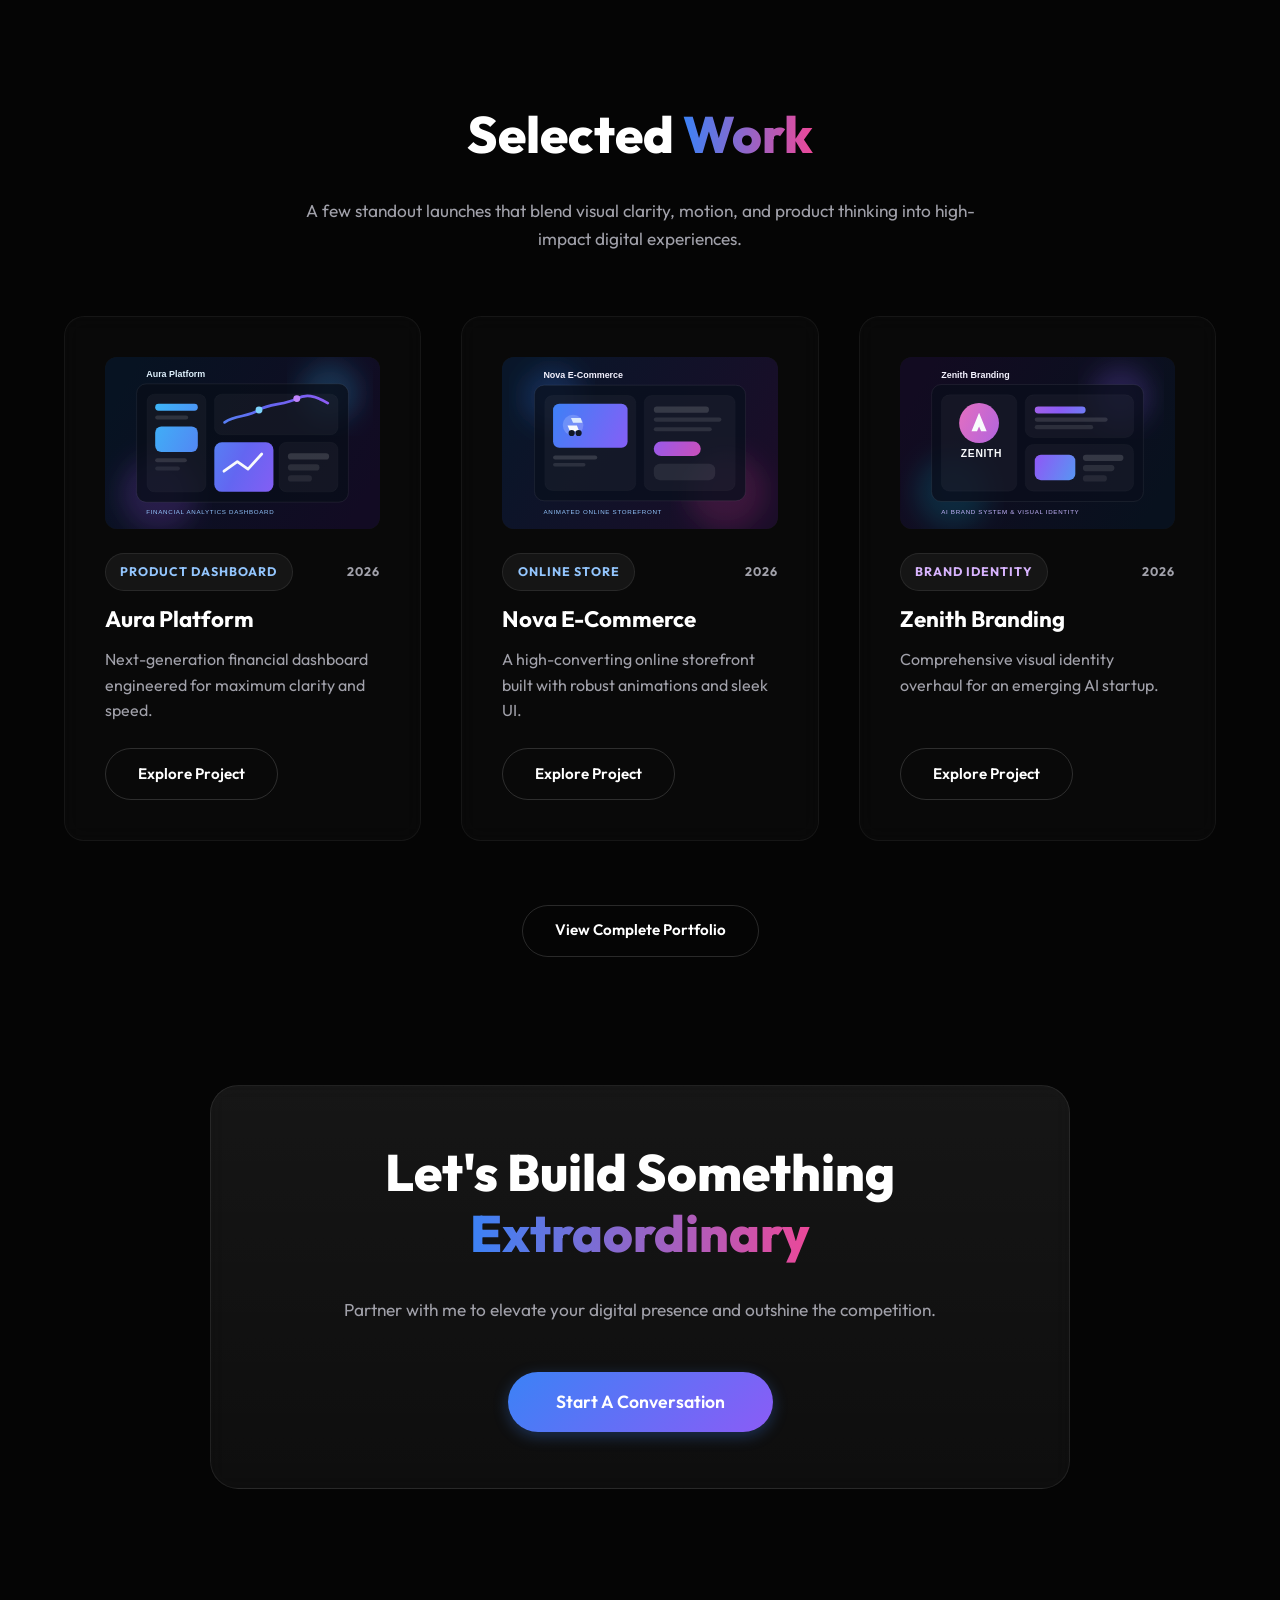
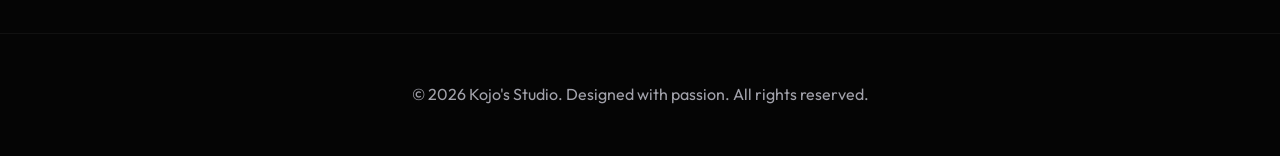
==== commit 40a08d1c: "code fix" ====
--- a/index.html
+++ b/index.html
@@ -78,11 +78,6 @@
                     </div>
                     <h3>Aura Platform</h3>
                     <p class="project-summary">Next-generation financial dashboard engineered for maximum clarity and speed.</p>
-                    <!-- <div class="project-tags">
-                        <span class="project-tag">Analytics</span>
-                        <span class="project-tag">Dashboard UI</span>
-                        <span class="project-tag">Responsive</span>
-                    </div> -->
                     <div class="card-action-row">
                         <a href="portfolio.html#real-estate-dashboard" class="btn btn-outline">Explore Project</a>
                     </div>
--- a/style.css
+++ b/style.css
@@ -480,9 +480,9 @@
   color: var(--text-muted);
 }
 
-/* .project-summary {
+.project-summary {
   margin-bottom: 1.5rem;
-} */
+}
 
 .project-tags {
   display: flex;
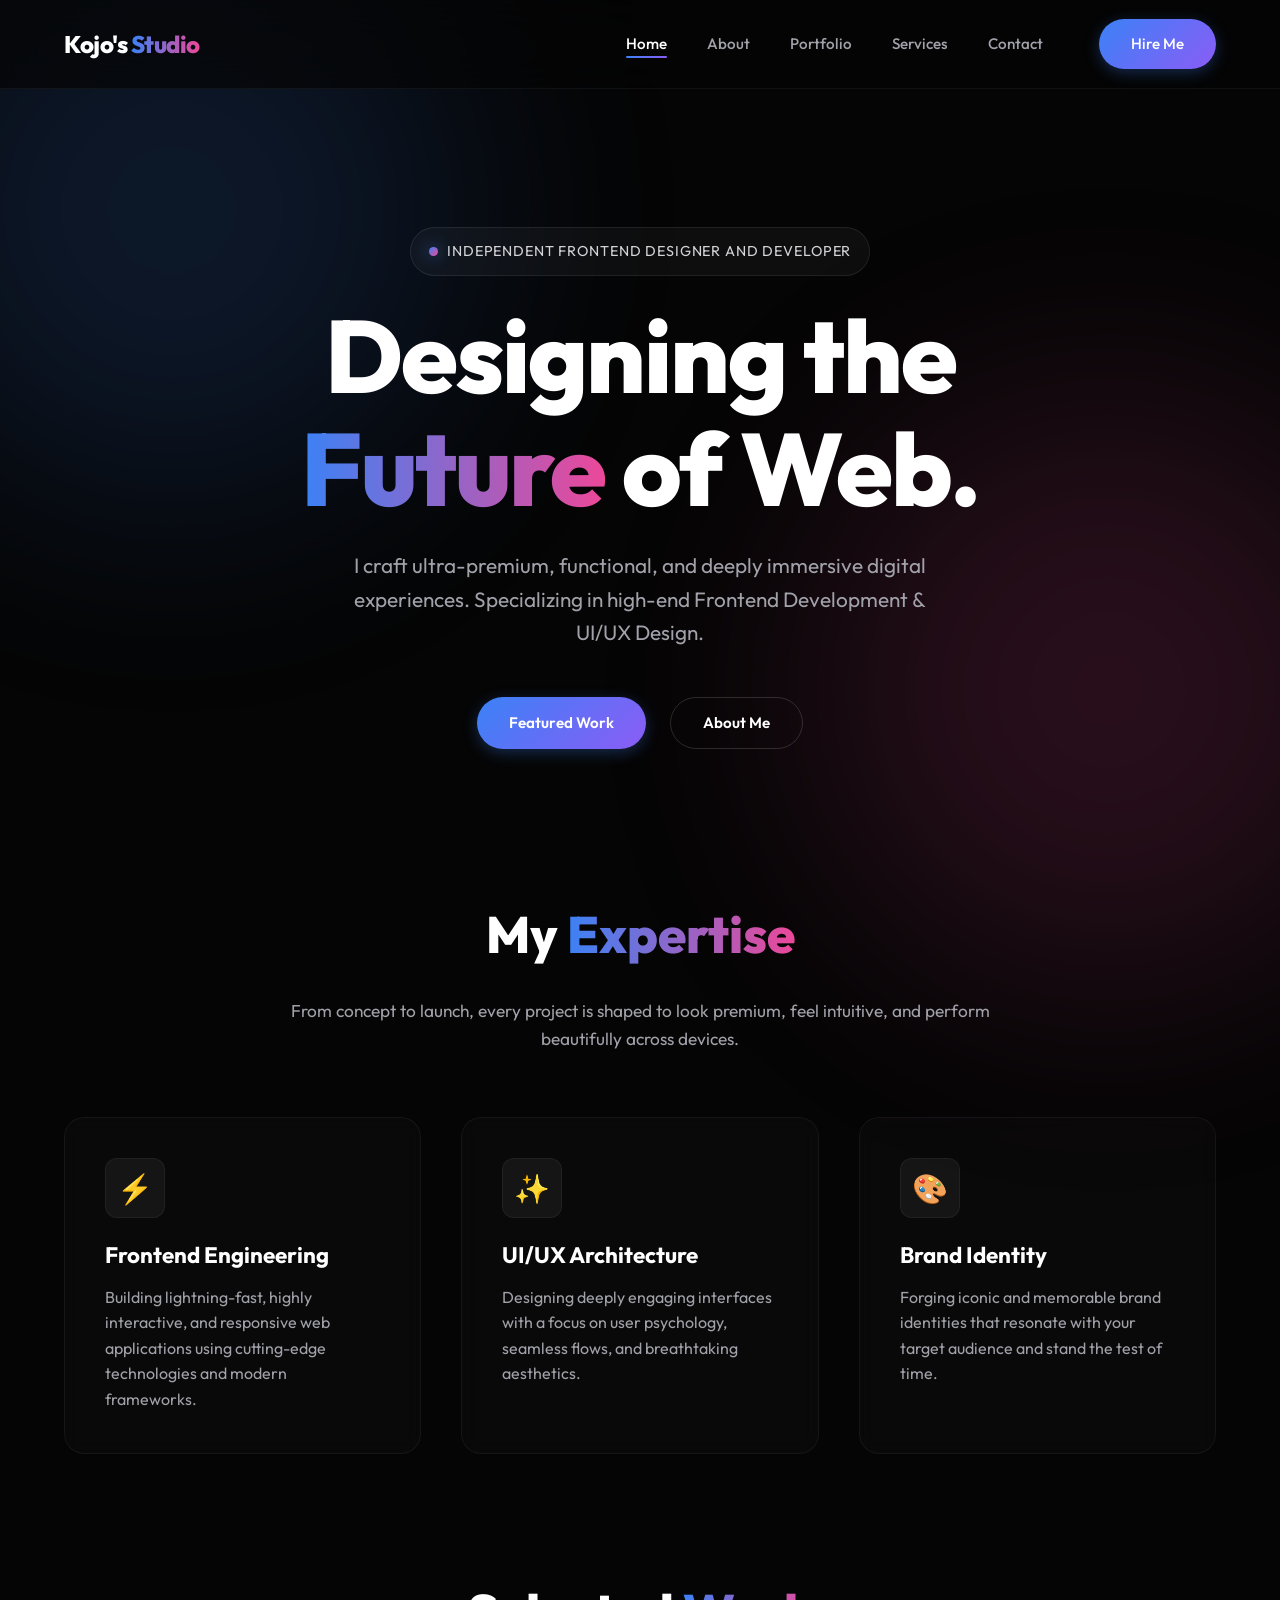
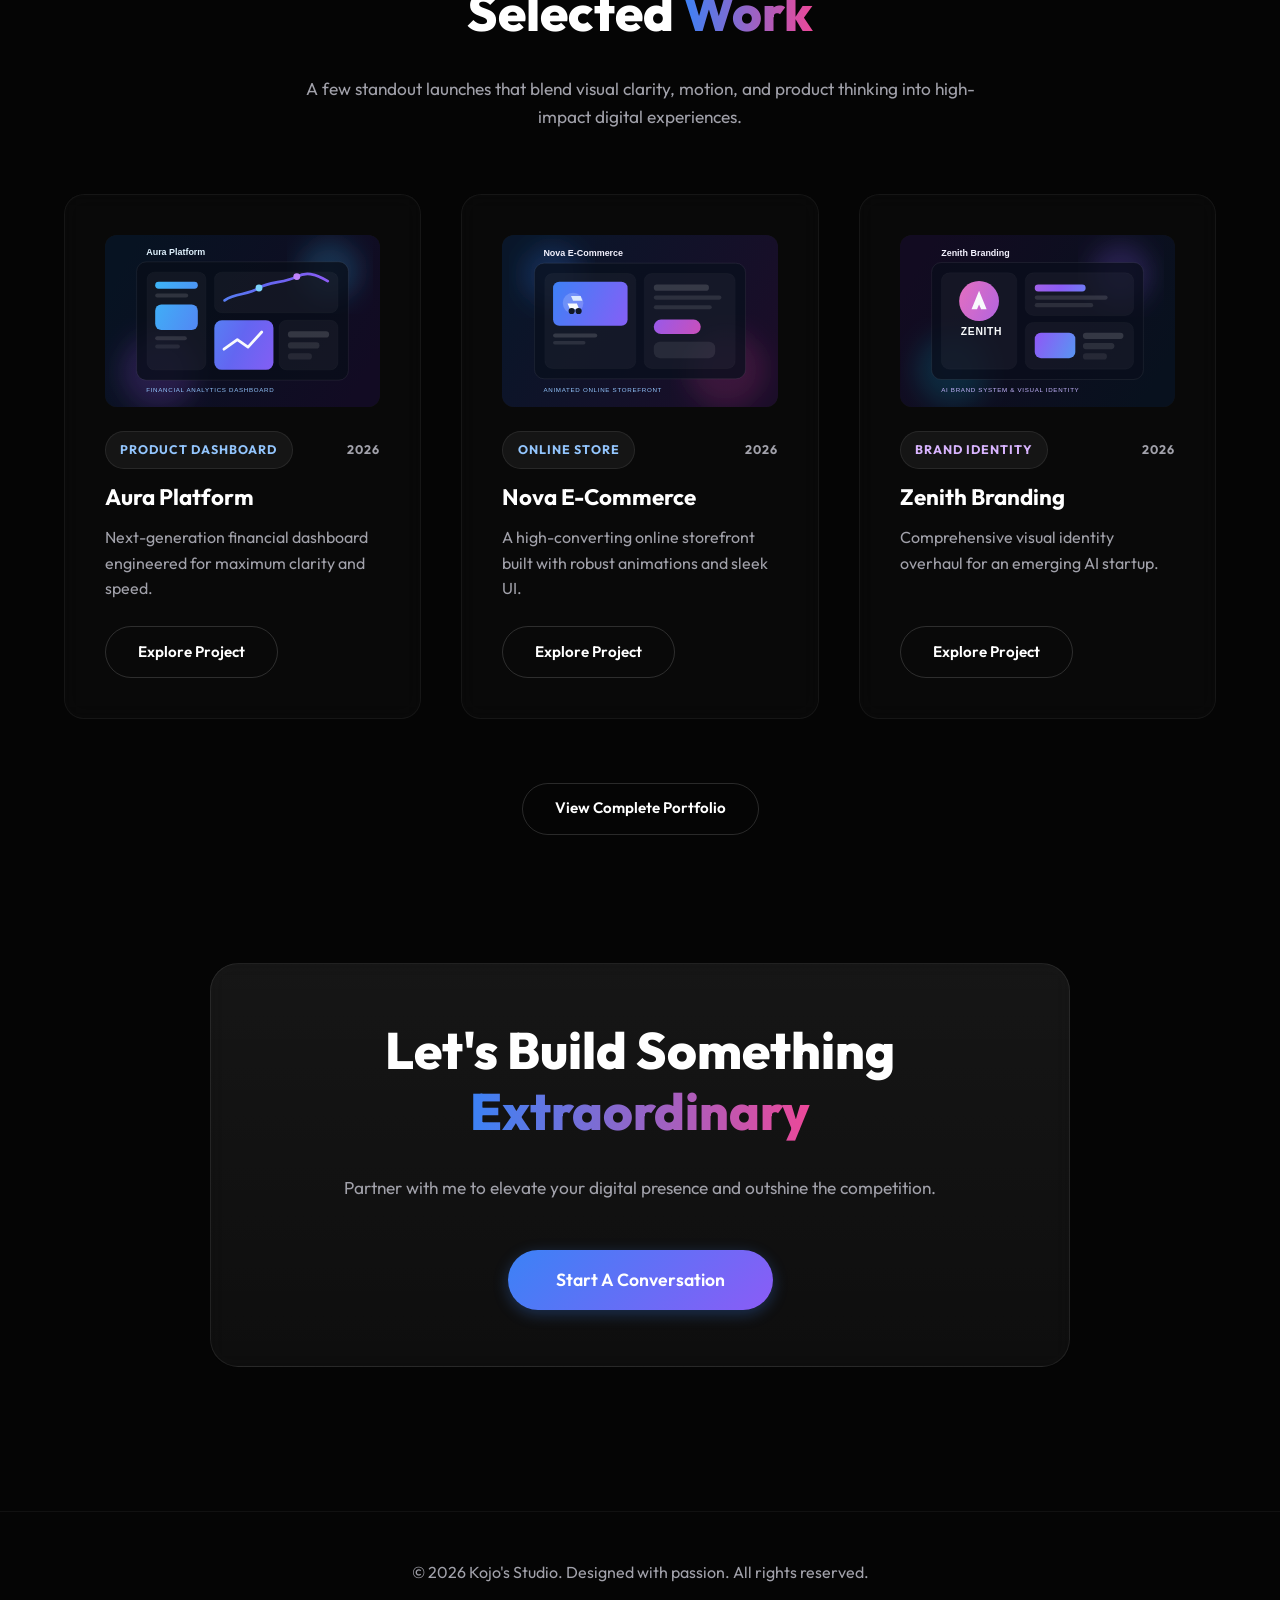
==== commit 5c1e4807: "fix responsiveness" ====
--- a/index.html
+++ b/index.html
@@ -32,11 +32,6 @@
                 <a href="portfolio.html" class="btn btn-primary">Featured Work</a>
                 <a href="about.html" class="btn btn-outline">About Me</a>
             </div>
-            <!-- <div class="hero-highlights fade-up delay-300">
-                <span class="hero-pill">Conversion-focused builds</span>
-                <span class="hero-pill">Brand-driven interfaces</span>
-                <span class="hero-pill">Fast responsive delivery</span>
-            </div> -->
         </section>
 
         <section>
--- a/style.css
+++ b/style.css
@@ -270,14 +270,14 @@
 }
 
 .hero {
-  min-height: calc(100vh - 90px);
+  min-height: clamp(420px, calc(100svh - 180px), 760px);
   display: flex;
   flex-direction: column;
   justify-content: center;
   align-items: center;
   text-align: center;
-  padding-top: 0;
-  margin-top: 2rem;
+  padding: 2rem 5% 1rem;
+  margin-top: 0;
 }
 
 .hero h1 {
@@ -804,8 +804,39 @@
 
 /* Responsive */
 @media (max-width: 768px) {
+  main {
+    padding-top: 92px;
+  }
+  .hero {
+    min-height: auto;
+    padding: 0.75rem 5% 0;
+    gap: 1rem;
+  }
+  .hero h1 {
+    font-size: clamp(2.2rem, 10vw, 3.6rem);
+    margin-bottom: 0.75rem;
+    line-height: 1.02;
+  }
+  .hero p {
+    font-size: 1rem;
+    margin: 0 auto 1.5rem;
+  }
+  .hero-lead {
+    max-width: 34ch;
+  }
   .card, .form-container {
     padding: 1.5rem !important;
+  }
+  .hero-kicker {
+    max-width: min(100%, 280px);
+    padding: 0.55rem 0.8rem;
+    font-size: 0.72rem;
+    letter-spacing: 0.03em;
+    text-align: center;
+    justify-content: center;
+    line-height: 1.3;
+    white-space: normal;
+    margin-bottom: 0.5rem;
   }
   .hero-highlights {
     width: 100%;
@@ -861,10 +892,21 @@
     font-size: 2.5rem;
   }
   .section-intro {
-    margin-top: -1.5rem;
+    margin: -0.75rem auto 2.5rem;
   }
   section {
-    padding: 5rem 5%;
+    padding: 3.25rem 5%;
+  }
+  .hero + section {
+    padding-top: 2.25rem;
+  }
+}
+
+@media (min-width: 769px) and (max-width: 1100px) {
+  .hero {
+    min-height: auto;
+    padding-top: 1rem;
+    padding-bottom: 0;
   }
 }
 
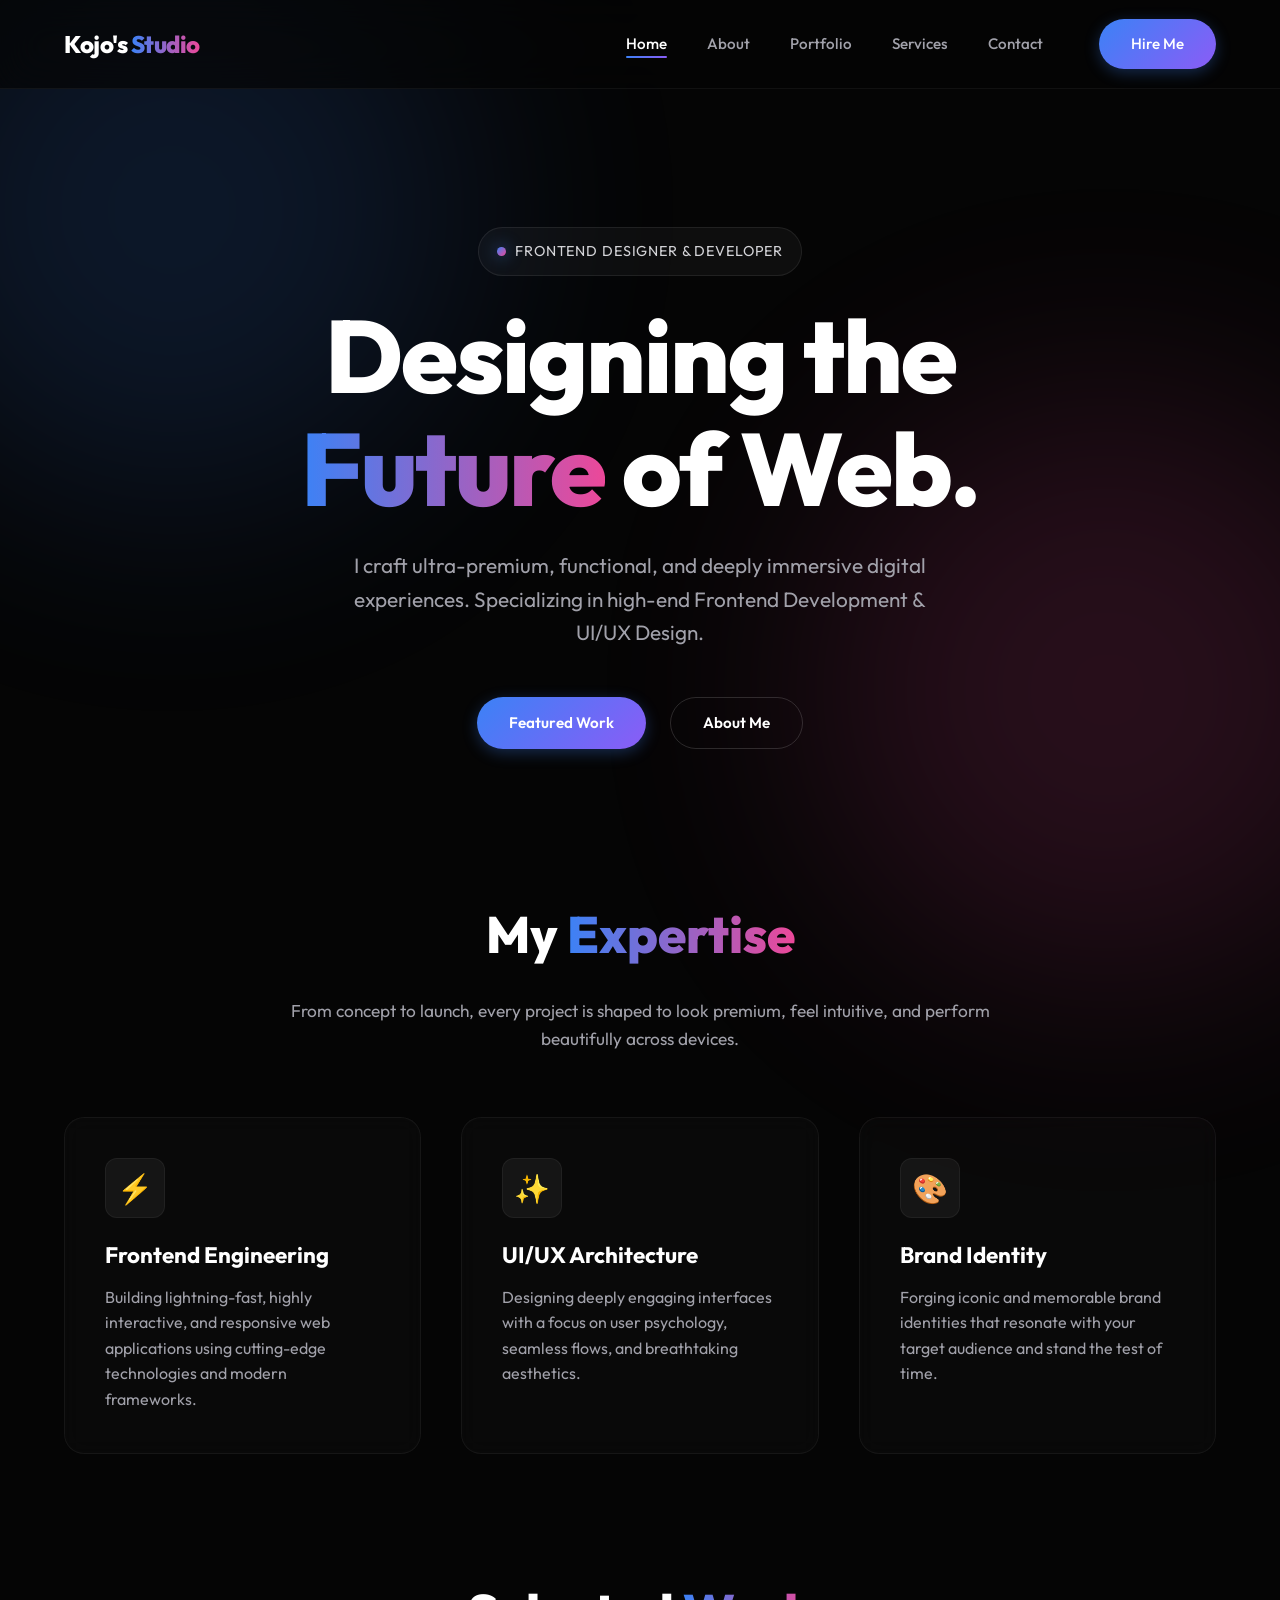
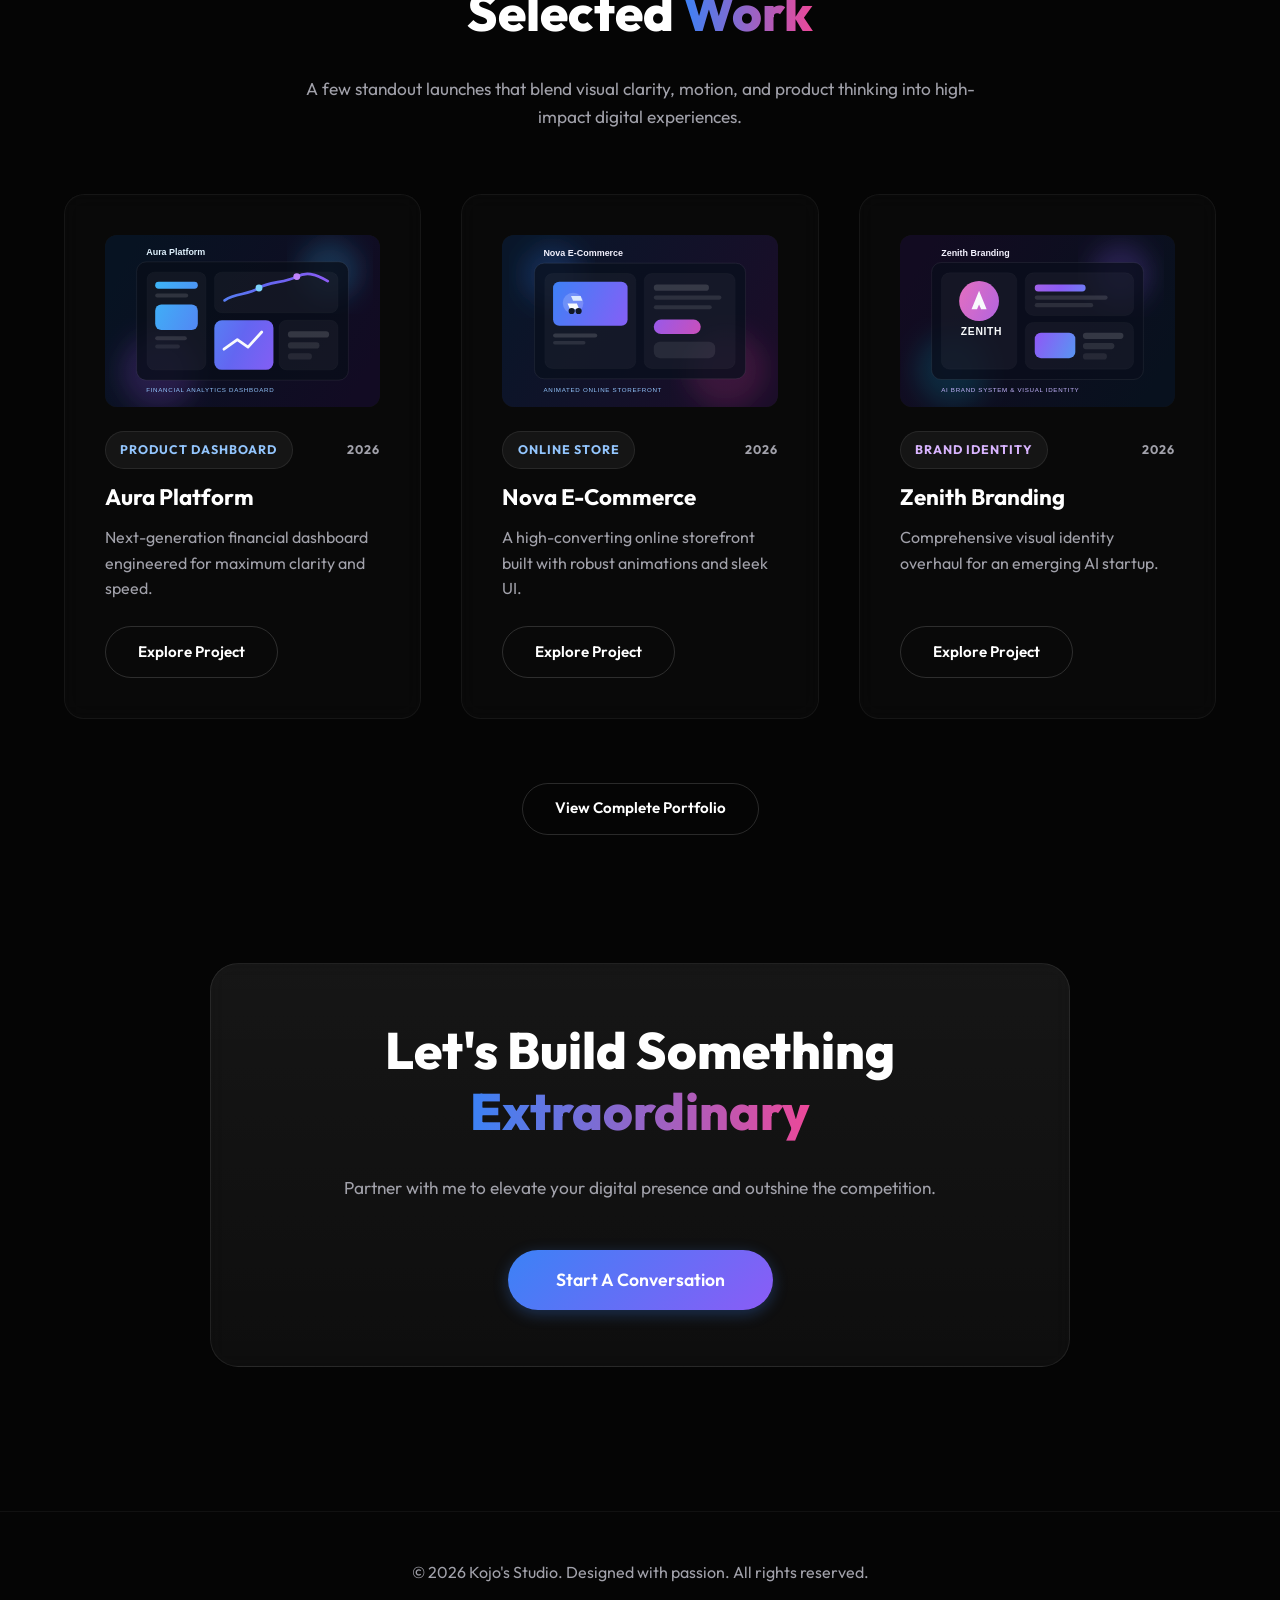
==== commit b1f83beb: "final fix" ====
--- a/index.html
+++ b/index.html
@@ -24,7 +24,7 @@
 
     <main>
         <section class="hero">
-            <span class="hero-kicker fade-up">Independent Frontend Designer and Developer</span>
+            <span class="hero-kicker fade-up">Frontend Designer &amp; Developer</span>
             <h1 class="fade-up">Designing the <br><span class="text-gradient">Future</span> of Web.</h1>
             <p class="fade-up delay-100 hero-lead">I craft ultra-premium, functional, and deeply immersive digital experiences.
                 Specializing in high-end Frontend Development & UI/UX Design.</p>
--- a/style.css
+++ b/style.css
@@ -828,15 +828,20 @@
     padding: 1.5rem !important;
   }
   .hero-kicker {
-    max-width: min(100%, 280px);
-    padding: 0.55rem 0.8rem;
-    font-size: 0.72rem;
-    letter-spacing: 0.03em;
+    max-width: min(100%, 260px);
+    padding: 0.5rem 0.75rem;
+    font-size: 0.68rem;
+    letter-spacing: 0.02em;
     text-align: center;
     justify-content: center;
     line-height: 1.3;
     white-space: normal;
     margin-bottom: 0.5rem;
+  }
+  .hero-kicker::before {
+    width: 0.42rem;
+    height: 0.42rem;
+    box-shadow: 0 0 10px rgba(59, 130, 246, 0.55);
   }
   .hero-highlights {
     width: 100%;
